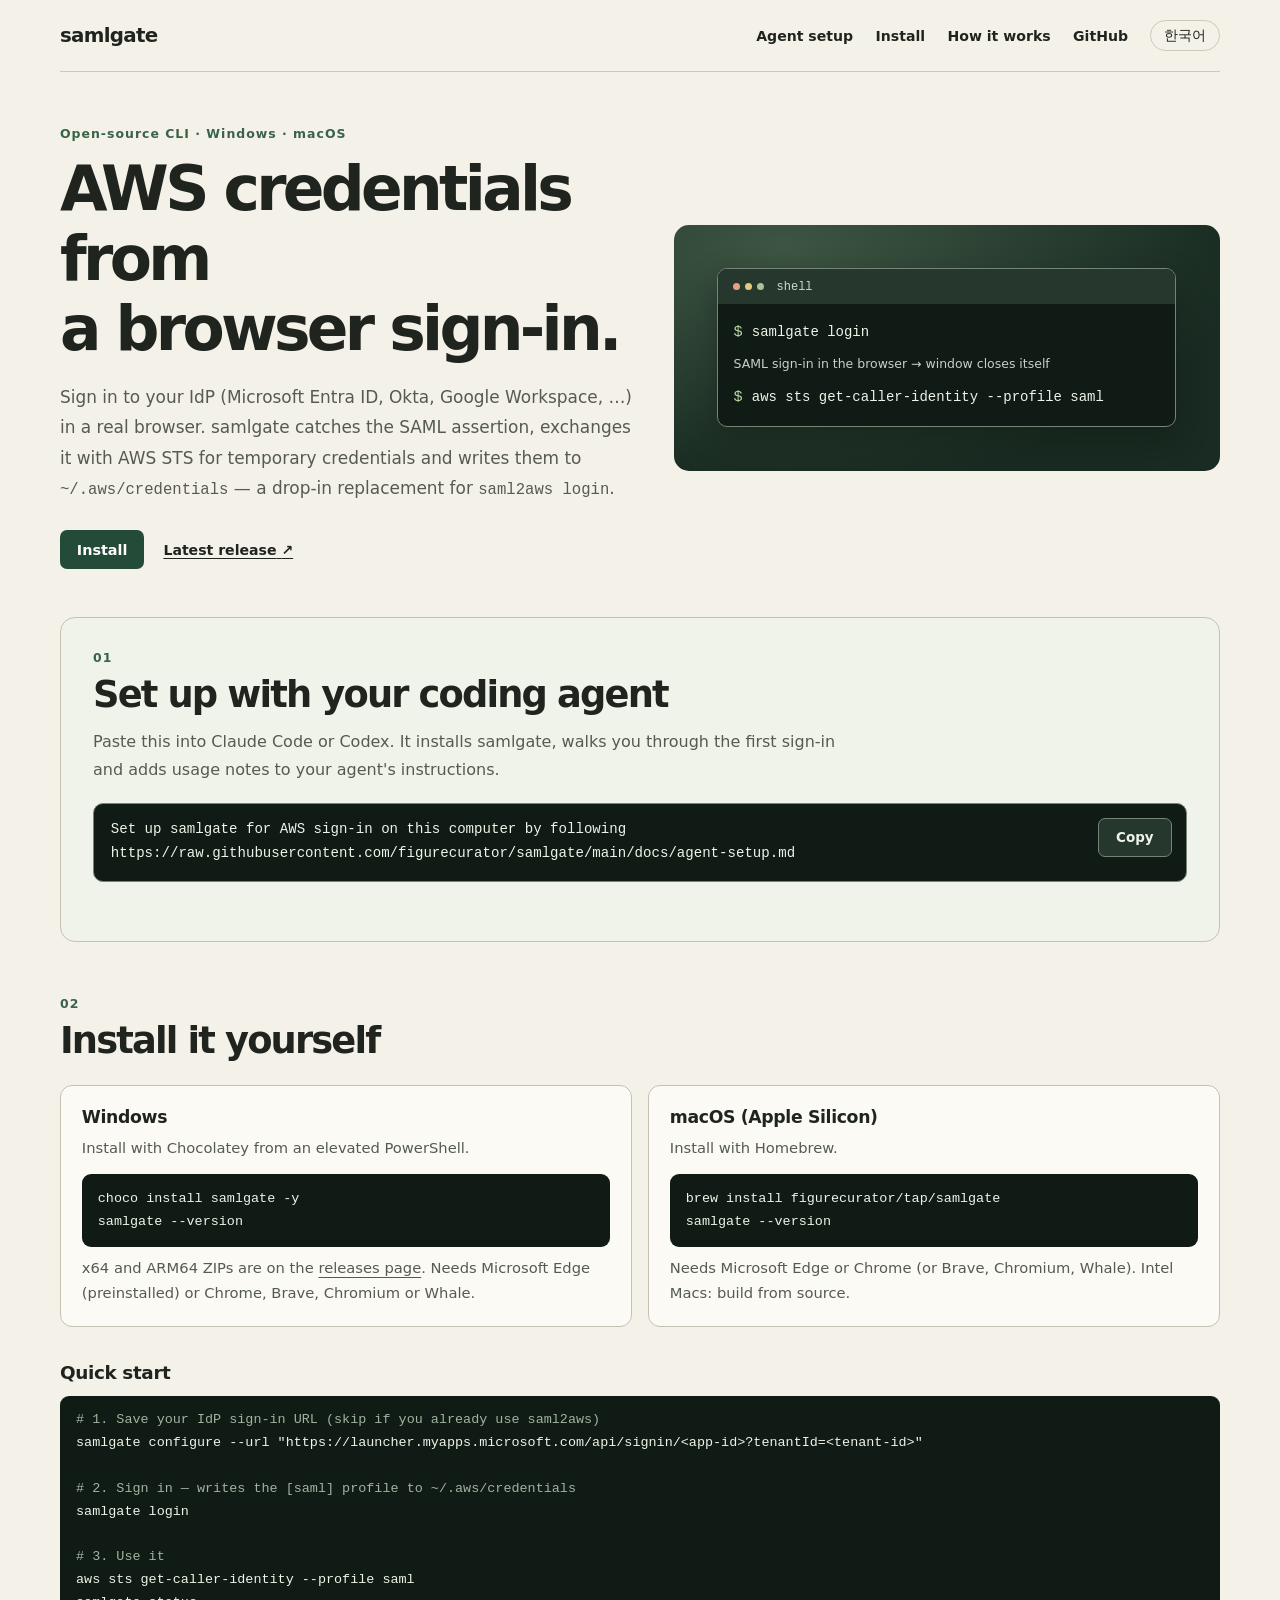
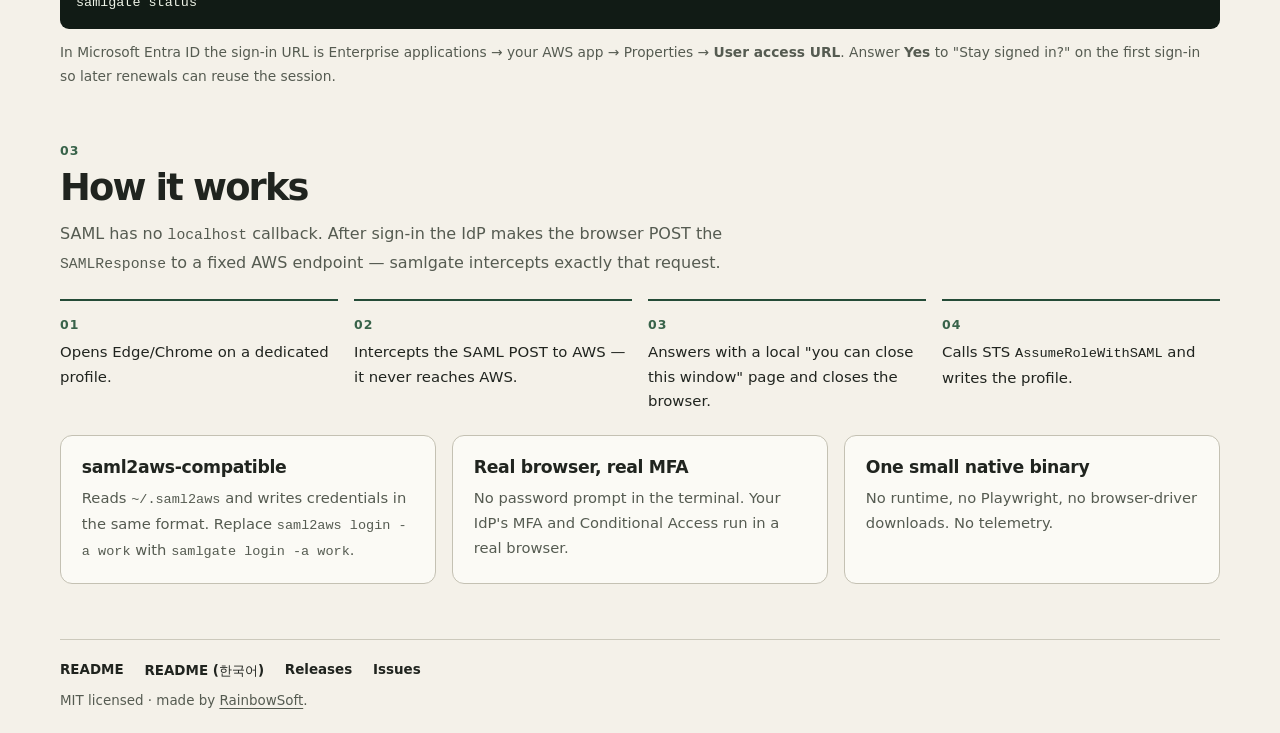
==== public/samlgate/index.html @ 308ade12 "Host samlgate on the RainbowSoft Worker" ====
<!doctype html>
<html lang="ko" data-lang="ko">
<head>
  <meta charset="utf-8">
  <meta name="viewport" content="width=device-width, initial-scale=1">
  <meta name="theme-color" content="#f4f1e9">
  <meta name="description" content="samlgate: AWS credentials from a browser-based SAML sign-in. A drop-in replacement for saml2aws login on Windows and macOS. 브라우저 SAML 로그인으로 AWS CLI 임시 자격 증명을 받는 도구.">
  <meta property="og:title" content="samlgate · 브라우저 로그인으로 AWS CLI 시작하기">
  <meta property="og:description" content="AWS credentials from a browser-based SAML sign-in — a drop-in replacement for saml2aws login.">
  <meta property="og:url" content="https://samlgate.rainbowsoft.co.kr/">
  <meta property="og:type" content="website">
  <link rel="canonical" href="https://samlgate.rainbowsoft.co.kr/">
  <link rel="stylesheet" href="styles.css">
  <title>samlgate · 브라우저 로그인으로 AWS CLI 시작하기</title>
  <script>
    (function () {
      var lang = null;
      try { lang = new URLSearchParams(location.search).get("lang"); } catch (e) {}
      if (lang !== "ko" && lang !== "en") {
        try { lang = localStorage.getItem("samlgate-lang"); } catch (e) {}
      }
      if (lang !== "ko" && lang !== "en") {
        lang = /^ko\b/i.test(navigator.language || "") ? "ko" : "en";
      }
      document.documentElement.lang = lang;
      document.documentElement.dataset.lang = lang;
    })();
  </script>
</head>
<body>
  <a class="skip" href="#main"><span class="ko">본문으로 이동</span><span class="en">Skip to content</span></a>
  <header class="site-header wrap">
    <a class="brand" href="./">samlgate</a>
    <nav aria-label="Main">
      <a href="#agent"><span class="ko">에이전트로 설정</span><span class="en">Agent setup</span></a>
      <a href="#install"><span class="ko">설치</span><span class="en">Install</span></a>
      <a href="#how"><span class="ko">동작 방식</span><span class="en">How it works</span></a>
      <a href="https://github.com/figurecurator/samlgate">GitHub</a>
      <button class="lang-toggle" type="button" id="lang-toggle">
        <span class="ko" lang="en">English</span><span class="en" lang="ko">한국어</span>
      </button>
    </nav>
  </header>

  <main class="wrap" id="main">
    <section class="hero" aria-labelledby="hero-title">
      <div class="hero-copy">
        <p class="eyebrow"><span class="ko">오픈소스 CLI · Windows · macOS</span><span class="en">Open-source CLI · Windows · macOS</span></p>
        <h1 id="hero-title">
          <span class="ko">브라우저 로그인으로<br>AWS CLI 시작하기.</span>
          <span class="en">AWS credentials from<br>a browser sign-in.</span>
        </h1>
        <p class="lead">
          <span class="ko">평소처럼 브라우저에서 조직 계정(Microsoft Entra ID, Okta, Google Workspace 등)으로 로그인하면, samlgate가 SAML 응답을 받아 AWS STS 임시 자격 증명으로 바꾸고 <code>~/.aws/credentials</code>에 저장합니다. <code>saml2aws login</code>을 그대로 대체합니다.</span>
          <span class="en">Sign in to your IdP (Microsoft Entra ID, Okta, Google Workspace, …) in a real browser. samlgate catches the SAML assertion, exchanges it with AWS STS for temporary credentials and writes them to <code>~/.aws/credentials</code> — a drop-in replacement for <code>saml2aws login</code>.</span>
        </p>
        <div class="actions">
          <a class="button" href="#install"><span class="ko">설치하기</span><span class="en">Install</span></a>
          <a class="secondary" href="https://github.com/figurecurator/samlgate/releases/latest"><span class="ko">최신 릴리스</span><span class="en">Latest release</span> <span aria-hidden="true">↗</span></a>
        </div>
      </div>
      <div class="hero-visual">
        <div class="terminal" role="img" aria-label="samlgate login, then aws sts get-caller-identity --profile saml">
          <div class="terminal-bar"><span class="terminal-dots" aria-hidden="true"><i></i><i></i><i></i></span><span>shell</span></div>
          <div class="terminal-code" aria-hidden="true">
            <p><span class="prompt">$ </span><code>samlgate login</code></p>
            <p class="terminal-caption"><span class="ko">브라우저에서 SAML 로그인 → 창이 저절로 닫힘</span><span class="en">SAML sign-in in the browser → window closes itself</span></p>
            <p><span class="prompt">$ </span><code>aws sts get-caller-identity --profile saml</code></p>
          </div>
        </div>
      </div>
    </section>

    <section class="panel agent" id="agent" aria-labelledby="agent-title">
      <div class="section-head">
        <p class="eyebrow">01</p>
        <h2 id="agent-title"><span class="ko">코딩 에이전트로 설정하기</span><span class="en">Set up with your coding agent</span></h2>
        <p>
          <span class="ko">Claude Code나 Codex에 아래 문장을 붙여 넣으면 설치, 첫 로그인, 에이전트 지침 추가까지 진행합니다.</span>
          <span class="en">Paste this into Claude Code or Codex. It installs samlgate, walks you through the first sign-in and adds usage notes to your agent's instructions.</span>
        </p>
      </div>
      <div class="prompt-box">
        <pre class="prompt-code" id="agent-setup-prompt" tabindex="0"><code>Set up samlgate for AWS sign-in on this computer by following
https://raw.githubusercontent.com/figurecurator/samlgate/main/docs/agent-setup.md</code></pre>
        <button class="copy-button" type="button" data-copy-target="agent-setup-prompt">
          <span class="copy-label" data-state="idle"><span class="ko">복사</span><span class="en">Copy</span></span>
          <span class="copy-label" data-state="done" hidden><span class="ko">복사됨</span><span class="en">Copied</span></span>
        </button>
      </div>
      <p class="copy-status" role="status" aria-live="polite"></p>
    </section>

    <section class="install" id="install" aria-labelledby="install-title">
      <div class="section-head">
        <p class="eyebrow">02</p>
        <h2 id="install-title"><span class="ko">직접 설치하기</span><span class="en">Install it yourself</span></h2>
      </div>
      <div class="grid two">
        <article class="card">
          <h3>Windows</h3>
          <p><span class="ko">관리자 PowerShell에서 Chocolatey로 설치합니다.</span><span class="en">Install with Chocolatey from an elevated PowerShell.</span></p>
          <pre class="code"><code>choco install samlgate -y
samlgate --version</code></pre>
          <p class="note"><span class="ko">x64·ARM64 ZIP은 <a href="https://github.com/figurecurator/samlgate/releases/latest">릴리스</a>에서 받을 수 있습니다. Microsoft Edge(기본 설치) 또는 Chrome·Brave·Chromium·Whale이 필요합니다.</span><span class="en">x64 and ARM64 ZIPs are on the <a href="https://github.com/figurecurator/samlgate/releases/latest">releases page</a>. Needs Microsoft Edge (preinstalled) or Chrome, Brave, Chromium or Whale.</span></p>
        </article>
        <article class="card">
          <h3>macOS (Apple Silicon)</h3>
          <p><span class="ko">Homebrew로 설치합니다.</span><span class="en">Install with Homebrew.</span></p>
          <pre class="code"><code>brew install figurecurator/tap/samlgate
samlgate --version</code></pre>
          <p class="note"><span class="ko">Microsoft Edge 또는 Chrome(혹은 Brave·Chromium·Whale)이 필요합니다. Intel Mac은 소스 빌드만 가능합니다.</span><span class="en">Needs Microsoft Edge or Chrome (or Brave, Chromium, Whale). Intel Macs: build from source.</span></p>
        </article>
      </div>

      <h3 class="sub"><span class="ko">처음 쓰기</span><span class="en">Quick start</span></h3>
      <pre class="code wide"><code><span class="comment"># <span class="ko">1. IdP 로그인 URL 저장 (saml2aws를 쓰고 있었다면 생략)</span><span class="en">1. Save your IdP sign-in URL (skip if you already use saml2aws)</span></span>
samlgate configure --url "https://launcher.myapps.microsoft.com/api/signin/&lt;app-id&gt;?tenantId=&lt;tenant-id&gt;"

<span class="comment"># <span class="ko">2. 로그인 — ~/.aws/credentials의 [saml] 프로필에 저장</span><span class="en">2. Sign in — writes the [saml] profile to ~/.aws/credentials</span></span>
samlgate login

<span class="comment"># <span class="ko">3. 사용</span><span class="en">3. Use it</span></span>
aws sts get-caller-identity --profile saml
samlgate status</code></pre>
      <p class="note">
        <span class="ko">Microsoft Entra ID에서는 엔터프라이즈 애플리케이션 → AWS 앱 → 속성 → <b>사용자 액세스 URL</b>이 로그인 URL입니다. 첫 로그인에서 "로그인 상태를 유지하시겠습니까?"에 <b>예</b>를 누르면 다음 갱신 때 세션을 다시 쓸 수 있습니다.</span>
        <span class="en">In Microsoft Entra ID the sign-in URL is Enterprise applications → your AWS app → Properties → <b>User access URL</b>. Answer <b>Yes</b> to "Stay signed in?" on the first sign-in so later renewals can reuse the session.</span>
      </p>
    </section>

    <section class="how" id="how" aria-labelledby="how-title">
      <div class="section-head">
        <p class="eyebrow">03</p>
        <h2 id="how-title"><span class="ko">동작 방식</span><span class="en">How it works</span></h2>
        <p>
          <span class="ko">SAML에는 <code>localhost</code> 콜백이 없습니다. 로그인 뒤 IdP는 브라우저가 <code>SAMLResponse</code>를 AWS 엔드포인트로 POST하게 하는데, samlgate가 그 요청을 가로챕니다.</span>
          <span class="en">SAML has no <code>localhost</code> callback. After sign-in the IdP makes the browser POST the <code>SAMLResponse</code> to a fixed AWS endpoint — samlgate intercepts exactly that request.</span>
        </p>
      </div>
      <ol class="steps">
        <li><span class="ko">전용 프로필로 Edge/Chrome을 엽니다.</span><span class="en">Opens Edge/Chrome on a dedicated profile.</span></li>
        <li><span class="ko">AWS로 가는 SAML POST를 가로챕니다. 이 요청은 AWS에 도달하지 않습니다.</span><span class="en">Intercepts the SAML POST to AWS — it never reaches AWS.</span></li>
        <li><span class="ko">로컬 완료 페이지로 응답하고 브라우저를 닫습니다.</span><span class="en">Answers with a local "you can close this window" page and closes the browser.</span></li>
        <li><span class="ko">STS <code>AssumeRoleWithSAML</code>을 호출해 프로필에 씁니다.</span><span class="en">Calls STS <code>AssumeRoleWithSAML</code> and writes the profile.</span></li>
      </ol>
      <div class="grid three">
        <article class="card">
          <h3><span class="ko">saml2aws 그대로</span><span class="en">saml2aws-compatible</span></h3>
          <p><span class="ko"><code>~/.saml2aws</code> 설정을 읽고, 같은 형식으로 자격 증명을 씁니다. <code>saml2aws login -a work</code> 대신 <code>samlgate login -a work</code>.</span><span class="en">Reads <code>~/.saml2aws</code> and writes credentials in the same format. Replace <code>saml2aws login -a work</code> with <code>samlgate login -a work</code>.</span></p>
        </article>
        <article class="card">
          <h3><span class="ko">MFA·조건부 액세스 그대로</span><span class="en">Real browser, real MFA</span></h3>
          <p><span class="ko">터미널에 비밀번호를 입력하지 않습니다. 실제 브라우저에서 IdP가 요구하는 MFA와 정책을 그대로 거칩니다.</span><span class="en">No password prompt in the terminal. Your IdP's MFA and Conditional Access run in a real browser.</span></p>
        </article>
        <article class="card">
          <h3><span class="ko">가벼운 단일 실행 파일</span><span class="en">One small native binary</span></h3>
          <p><span class="ko">런타임, Playwright, 브라우저 드라이버를 내려받지 않습니다. 텔레메트리도 없습니다.</span><span class="en">No runtime, no Playwright, no browser-driver downloads. No telemetry.</span></p>
        </article>
      </div>
    </section>
  </main>

  <footer class="site-footer wrap">
    <nav aria-label="Links">
      <a href="https://github.com/figurecurator/samlgate#readme">README</a>
      <a href="https://github.com/figurecurator/samlgate/blob/main/README.ko.md">README (한국어)</a>
      <a href="https://github.com/figurecurator/samlgate/releases">Releases</a>
      <a href="https://github.com/figurecurator/samlgate/issues">Issues</a>
    </nav>
    <p><span class="ko">MIT 라이선스 · <a href="https://rainbowsoft.co.kr/">RainbowSoft</a>에서 만듭니다.</span><span class="en">MIT licensed · made by <a href="https://rainbowsoft.co.kr/">RainbowSoft</a>.</span></p>
  </footer>

  <script>
    (function () {
      var root = document.documentElement;
      var toggle = document.getElementById("lang-toggle");
      function setLang(lang) {
        root.lang = lang;
        root.dataset.lang = lang;
        document.title = lang === "ko"
          ? "samlgate · 브라우저 로그인으로 AWS CLI 시작하기"
          : "samlgate · AWS credentials from a browser sign-in";
        try { localStorage.setItem("samlgate-lang", lang); } catch (e) {}
      }
      setLang(root.dataset.lang === "en" ? "en" : "ko");
      toggle.addEventListener("click", function () {
        setLang(root.dataset.lang === "ko" ? "en" : "ko");
      });

      var messages = {
        copied: { ko: "설정 문장을 클립보드에 복사했습니다.", en: "Copied the setup prompt to the clipboard." },
        selected: { ko: "자동 복사를 쓸 수 없어 문장을 선택했습니다. Ctrl+C 또는 ⌘C로 복사하세요.", en: "Couldn't copy automatically, so the prompt is selected. Press Ctrl+C or ⌘C." }
      };
      document.querySelectorAll("[data-copy-target]").forEach(function (button) {
        var target = document.getElementById(button.dataset.copyTarget);
        var status = button.closest("section").querySelector(".copy-status");
        var idle = button.querySelector('[data-state="idle"]');
        var done = button.querySelector('[data-state="done"]');
        var timer;
        function show(copied, key) {
          idle.hidden = copied;
          done.hidden = !copied;
          status.textContent = messages[key][root.dataset.lang];
          clearTimeout(timer);
          timer = setTimeout(function () { idle.hidden = false; done.hidden = true; status.textContent = ""; }, 2500);
        }
        function selectText() {
          var range = document.createRange();
          range.selectNodeContents(target);
          var selection = window.getSelection();
          selection.removeAllRanges();
          selection.addRange(range);
          target.focus();
          show(false, "selected");
        }
        button.addEventListener("click", function () {
          if (!navigator.clipboard || !window.isSecureContext) { selectText(); return; }
          navigator.clipboard.writeText(target.textContent).then(function () { show(true, "copied"); }, selectText);
        });
      });
    })();
  </script>
</body>
</html>
---- public/samlgate/styles.css ----
:root {
  color-scheme: light;
  --paper: #f4f1e9;
  --ink: #20241f;
  --muted: #555b51;
  --line: #ccc9bc;
  --green: #244b37;
  --green-dark: #173626;
  --green-text: #38634a;
  --card: #f0f3e9;
  --term-bg: #111b15;
  --term-bar: #26382d;
  --term-line: #748477;
  --term-ink: #eef3e7;
  --term-accent: #b8da9f;
  --focus: #325e44;
  --mono: ui-monospace, "SF Mono", Consolas, monospace;
  font-family: system-ui, "Apple SD Gothic Neo", "Malgun Gothic", sans-serif;
  color: var(--ink);
  background: var(--paper);
  font-synthesis: none;
}

:root[data-lang="ko"] .en,
:root[data-lang="en"] .ko,
[hidden] { display: none !important; }

* { box-sizing: border-box; }
body { margin: 0; background: var(--paper); }
a { color: inherit; text-underline-offset: .24em; }
a:focus-visible, button:focus-visible { outline: 3px solid var(--focus); outline-offset: 3px; }
h1, h2, h3, p, ol, pre { margin: 0; }
code { font-family: var(--mono); font-size: .92em; }
.wrap { width: min(1160px, calc(100% - 80px)); margin-inline: auto; }
.skip { position: absolute; z-index: 1; left: 1rem; top: 1rem; padding: .75rem; background: white; transform: translateY(-200%); }
.skip:focus { transform: none; }

.site-header { min-height: 72px; display: flex; align-items: center; justify-content: space-between; gap: 1rem; border-bottom: 1px solid var(--line); }
.brand { font-weight: 800; font-size: 1.24rem; letter-spacing: -.035em; text-decoration: none; }
.site-header nav { display: flex; flex-wrap: wrap; align-items: center; justify-content: flex-end; gap: .5rem 1.4rem; font-size: .88rem; font-weight: 650; }
.site-header nav a { text-decoration: none; }
.site-header nav a:hover { text-decoration: underline; }
.lang-toggle { font: inherit; color: inherit; background: transparent; border: 1px solid var(--line); border-radius: 999px; padding: .3rem .8rem; cursor: pointer; }
.lang-toggle:hover { background: #e9e5d8; }

.eyebrow { font-size: .78rem; font-weight: 750; letter-spacing: .08em; color: var(--green-text); }

.hero { display: grid; grid-template-columns: minmax(0, 1.05fr) minmax(0, 1fr); gap: 2.5rem; align-items: center; padding-block: 3.4rem 3rem; }
.hero h1 { margin-top: .8rem; font-size: clamp(2.1rem, 4.8vw, 4rem); line-height: 1.14; letter-spacing: -.06em; }
.lead { margin-top: 1.1rem; color: var(--muted); font-size: clamp(.95rem, 1.5vw, 1.06rem); line-height: 1.8; overflow-wrap: anywhere; }
.actions { margin-top: 1.6rem; display: flex; align-items: center; flex-wrap: wrap; gap: .6rem 1.2rem; }
.button { display: inline-flex; align-items: center; padding: .72rem 1.05rem; border-radius: 7px; background: var(--green); color: white; font-size: .9rem; font-weight: 730; text-decoration: none; }
.button:hover { background: var(--green-dark); }
.secondary { font-size: .88rem; font-weight: 640; }

.hero-visual { display: grid; place-items: center; min-width: 0; padding: 8%; border-radius: 15px; background: radial-gradient(ellipse at 20% 10%, #3d5542, #192b22 75%); }
.terminal { width: 100%; border: 1px solid var(--term-line); border-radius: 10px; background: var(--term-bg); color: var(--term-ink); overflow: hidden; box-shadow: 0 12px 30px #10171066; }
.terminal-bar { display: flex; gap: .8rem; align-items: center; padding: .65rem .9rem; color: #d0d9cd; background: var(--term-bar); font: .75rem var(--mono); }
.terminal-dots { display: flex; gap: 5px; }
.terminal-dots i { width: 7px; height: 7px; border-radius: 50%; background: #e69f83; }
.terminal-dots i:nth-child(2) { background: #e4c97d; }
.terminal-dots i:nth-child(3) { background: #a5c692; }
.terminal-code { padding: .95rem; font-size: clamp(.74rem, 1.2vw, .95rem); line-height: 1.7; overflow-wrap: anywhere; }
.terminal-code .prompt { color: var(--term-accent); font-family: var(--mono); }
.terminal-caption { color: #c6d1c6; font-size: .78rem; margin-block: .4rem .65rem; }

section[id] { scroll-margin-top: 1rem; }
.section-head { max-width: 760px; }
.section-head h2 { margin-top: .45rem; font-size: clamp(1.6rem, 3.2vw, 2.3rem); letter-spacing: -.05em; line-height: 1.25; }
.section-head > p:not(.eyebrow) { margin-top: .6rem; color: var(--muted); line-height: 1.75; }

.panel { padding: clamp(1.25rem, 3.1vw, 2rem); border: 1px solid #c4c1b3; border-radius: 15px; background: var(--card); }
.install, .how { margin-top: 3.4rem; }

.prompt-box { display: flex; align-items: flex-start; gap: .7rem; margin-top: 1.2rem; padding: .9rem .9rem .9rem 1.05rem; border: 1px solid var(--term-line); border-radius: 10px; background: var(--term-bg); color: var(--term-ink); }
.prompt-code { flex: 1; min-width: 0; font: .88rem/1.7 var(--mono); white-space: pre-wrap; overflow-wrap: anywhere; }
.prompt-code code { font-size: inherit; }
.prompt-code:focus-visible { outline: 2px solid var(--term-accent); outline-offset: 3px; border-radius: 3px; }
.prompt-code ::selection { background: #3d5542; color: #fff; }
.copy-button { flex: none; min-width: 4.6rem; min-height: 2.4rem; padding: .4rem .8rem; border: 1px solid var(--term-line); border-radius: 7px; background: var(--term-bar); color: var(--term-ink); font: inherit; font-size: .84rem; font-weight: 700; cursor: pointer; }
.copy-button:hover { background: #355040; }
.copy-button:focus-visible { outline-color: var(--term-accent); }
.copy-status { min-height: 1.4em; margin-top: .5rem; color: var(--green-text); font-size: .84rem; font-weight: 650; }

.grid { display: grid; gap: 16px; margin-top: 1.3rem; }
.grid.two { grid-template-columns: repeat(2, minmax(0, 1fr)); }
.grid.three { grid-template-columns: repeat(3, minmax(0, 1fr)); }
.card { min-width: 0; padding: 1.3rem; border: 1px solid #c4c1b3; border-radius: 12px; background: #fbfaf5; }
.card h3 { font-size: 1.08rem; letter-spacing: -.02em; }
.card p { margin-top: .5rem; color: var(--muted); font-size: .92rem; line-height: 1.7; overflow-wrap: anywhere; }
.code { margin-top: .9rem; padding: .85rem 1rem; border-radius: 9px; background: var(--term-bg); color: var(--term-ink); font: .84rem/1.7 var(--mono); white-space: pre-wrap; overflow-wrap: anywhere; }
.code code { font-size: inherit; }
.code .comment { color: #9fb39f; }
.code.wide { margin-top: .8rem; }
.note { margin-top: .8rem; color: var(--muted); font-size: .86rem; line-height: 1.7; }
.sub { margin-top: 2.2rem; font-size: 1.15rem; letter-spacing: -.02em; }

.steps { margin-top: 1.3rem; padding: 0; list-style: none; counter-reset: step; display: grid; grid-template-columns: repeat(4, minmax(0, 1fr)); gap: 16px; }
.steps li { counter-increment: step; min-width: 0; padding-top: .9rem; border-top: 2px solid var(--green); line-height: 1.65; font-size: .93rem; overflow-wrap: anywhere; }
.steps li::before { content: counter(step, decimal-leading-zero); display: block; margin-bottom: .3rem; color: var(--green-text); font-size: .78rem; font-weight: 750; letter-spacing: .08em; }

.site-footer { margin-top: 3.4rem; padding-block: 1.4rem 1.9rem; border-top: 1px solid var(--line); color: var(--muted); font-size: .84rem; }
.site-footer nav { display: flex; flex-wrap: wrap; gap: .5rem 1.3rem; font-weight: 650; color: var(--ink); }
.site-footer nav a { text-decoration: none; }
.site-footer nav a:hover { text-decoration: underline; }
.site-footer p { margin-top: .8rem; }

@media (max-width: 880px) {
  .hero { grid-template-columns: 1fr; gap: 2rem; }
  .grid.three { grid-template-columns: 1fr; }
  .steps { grid-template-columns: repeat(2, minmax(0, 1fr)); }
}

@media (max-width: 680px) {
  .wrap { width: calc(100% - 32px); }
  .site-header { min-height: 64px; align-items: flex-start; flex-direction: column; justify-content: center; padding-block: .8rem; gap: .5rem; }
  .site-header nav { justify-content: flex-start; gap: .45rem .95rem; }
  .hero { padding-block: 2.2rem 2rem; }
  .grid.two { grid-template-columns: 1fr; }
  .steps { grid-template-columns: 1fr; }
  .prompt-box { flex-direction: column; align-items: stretch; }
  .copy-button { align-self: flex-end; }
  .install, .how { margin-top: 2.6rem; }
}
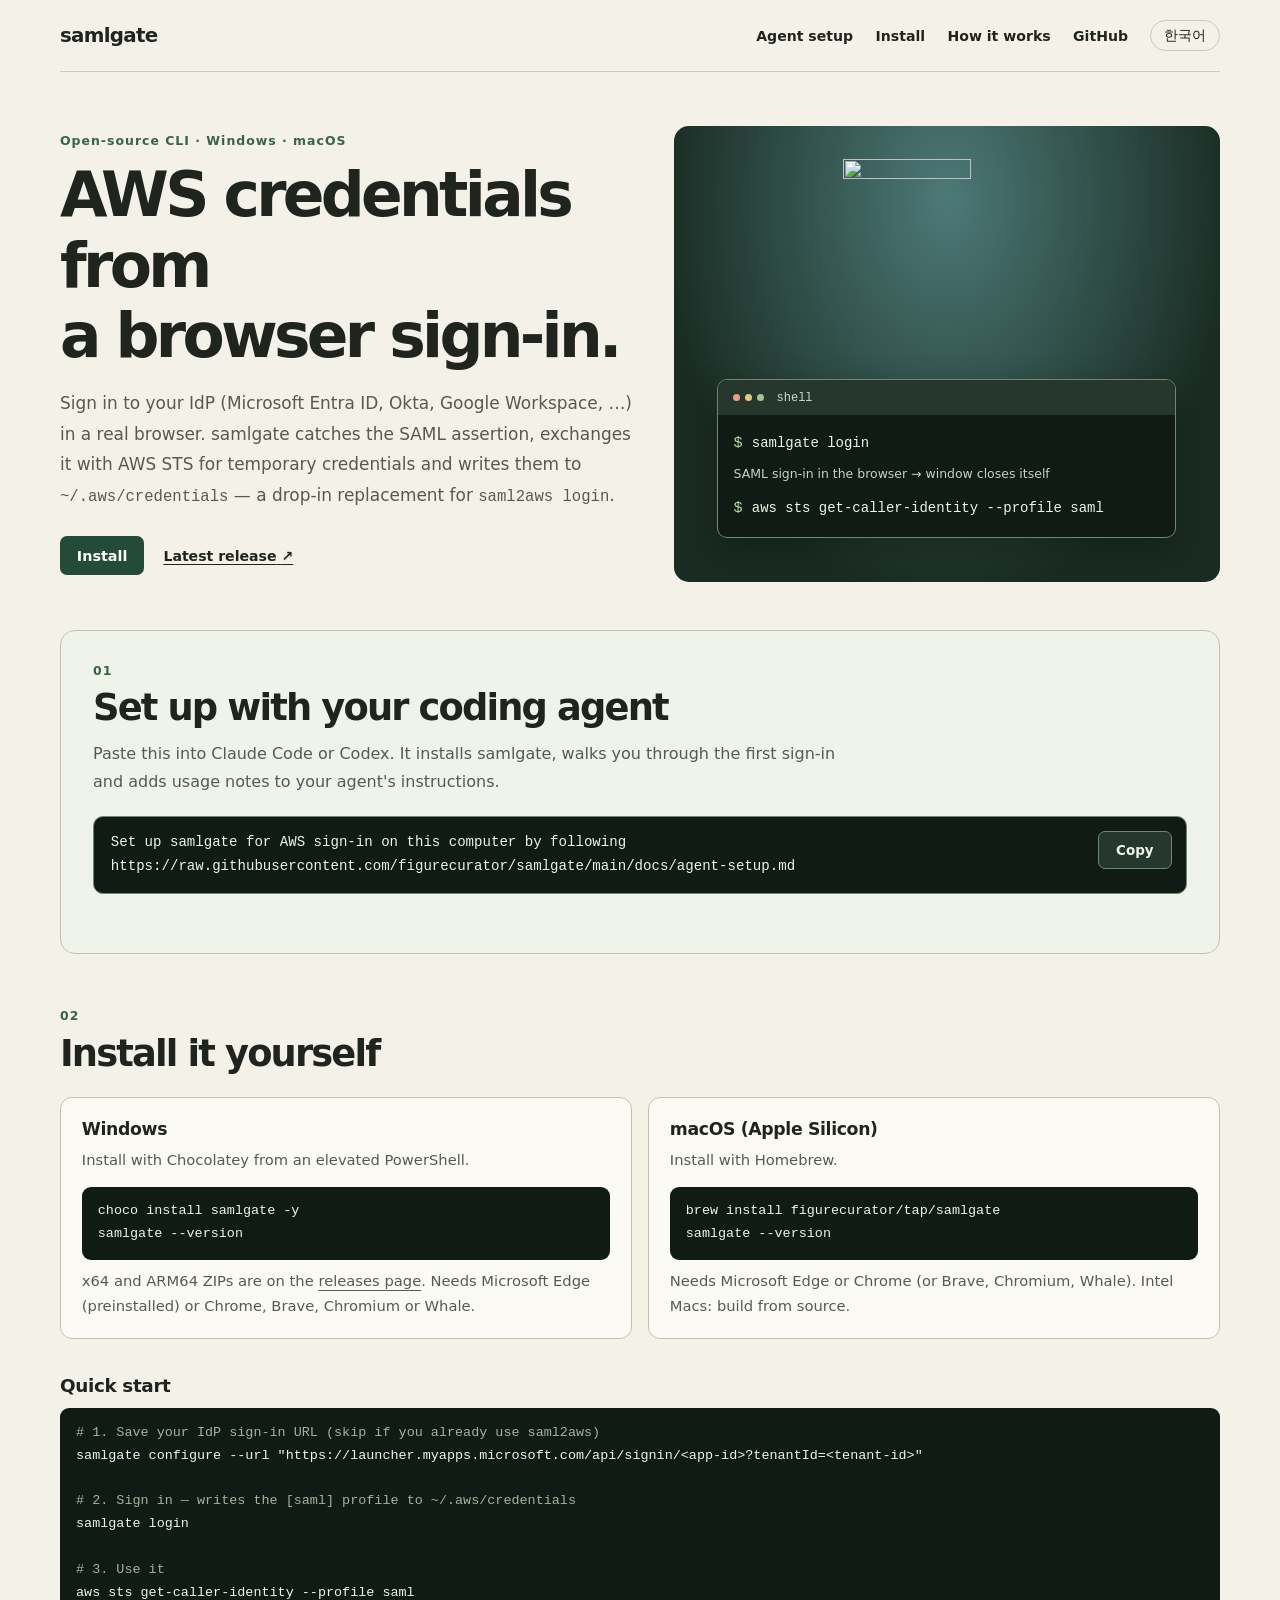
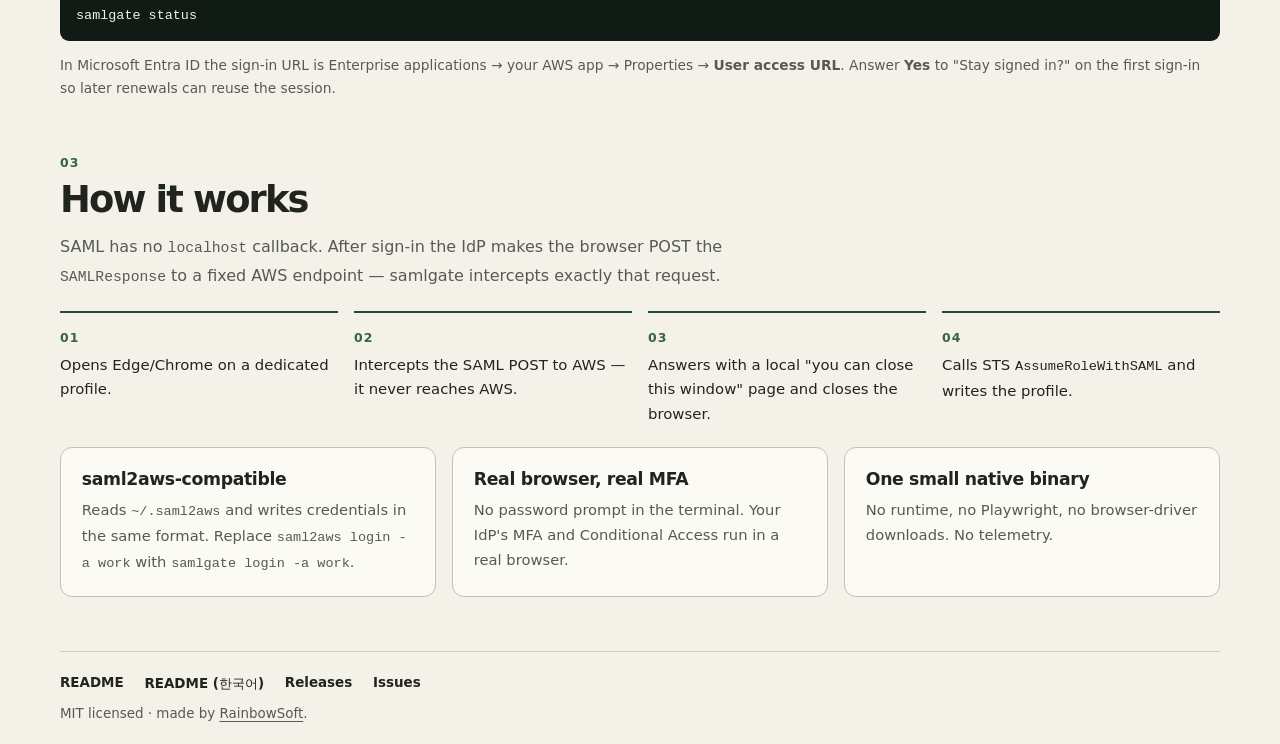
==== commit 456e35f5: "Add the samlgate mascot and favicon" ====
--- a/public/samlgate/index.html
+++ b/public/samlgate/index.html
@@ -10,6 +10,7 @@
   <meta property="og:url" content="https://samlgate.rainbowsoft.co.kr/">
   <meta property="og:type" content="website">
   <link rel="canonical" href="https://samlgate.rainbowsoft.co.kr/">
+  <link rel="icon" type="image/png" sizes="128x128" href="/favicon.png">
   <link rel="stylesheet" href="styles.css">
   <title>samlgate · 브라우저 로그인으로 AWS CLI 시작하기</title>
   <script>
@@ -60,6 +61,7 @@
         </div>
       </div>
       <div class="hero-visual">
+        <img class="hero-mascot" src="/mascot.png" width="512" height="512" alt="">
         <div class="terminal" role="img" aria-label="samlgate login, then aws sts get-caller-identity --profile saml">
           <div class="terminal-bar"><span class="terminal-dots" aria-hidden="true"><i></i><i></i><i></i></span><span>shell</span></div>
           <div class="terminal-code" aria-hidden="true">
--- a/public/samlgate/styles.css
+++ b/public/samlgate/styles.css
@@ -53,7 +53,8 @@
 .button:hover { background: var(--green-dark); }
 .secondary { font-size: .88rem; font-weight: 640; }
 
-.hero-visual { display: grid; place-items: center; min-width: 0; padding: 8%; border-radius: 15px; background: radial-gradient(ellipse at 20% 10%, #3d5542, #192b22 75%); }
+.hero-visual { display: grid; place-items: center; gap: .75rem; min-width: 0; padding: 6% 8% 8%; border-radius: 15px; background: radial-gradient(ellipse at 50% 16%, #4c7977, #192b22 75%); }
+.hero-mascot { display: block; width: clamp(128px, 46%, 208px); height: auto; }
 .terminal { width: 100%; border: 1px solid var(--term-line); border-radius: 10px; background: var(--term-bg); color: var(--term-ink); overflow: hidden; box-shadow: 0 12px 30px #10171066; }
 .terminal-bar { display: flex; gap: .8rem; align-items: center; padding: .65rem .9rem; color: #d0d9cd; background: var(--term-bar); font: .75rem var(--mono); }
 .terminal-dots { display: flex; gap: 5px; }
